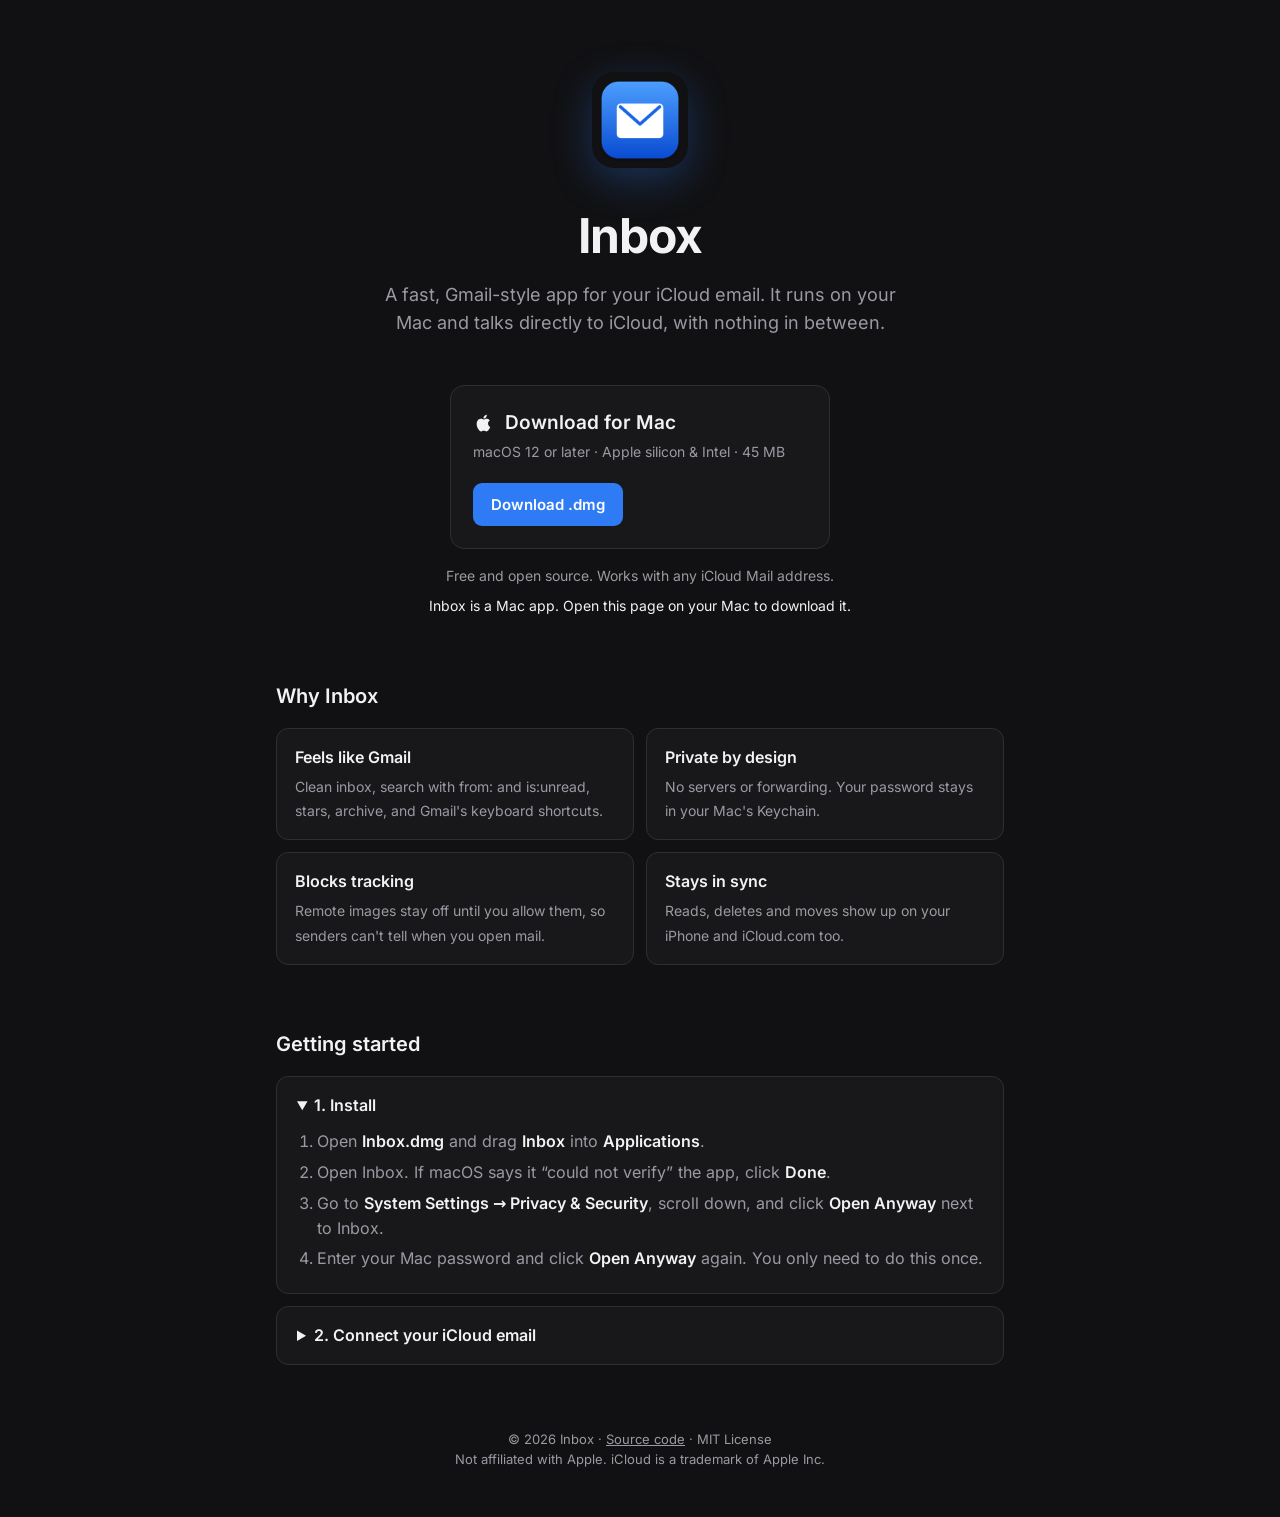
==== docs/index.html @ d5f6d6e2 "Add download website (GitHub Pages, docs/) Co-Authored-By: Claude Opus 5.5 <noreply@anthropic.com>" ====
<!doctype html>
<html lang="en">
<head>
<meta charset="utf-8">
<meta name="viewport" content="width=device-width, initial-scale=1">
<title>Inbox for iCloud Mail</title>
<meta name="description" content="A fast, Gmail-style Mac app for your iCloud email. Free and open source.">
<link rel="icon" href="icon.png">
<link rel="apple-touch-icon" href="icon.png">
<style>
  @font-face { font-family: Inter; font-weight: 400; src: url(inter-400.woff2) format("woff2"); font-display: swap; }
  @font-face { font-family: Inter; font-weight: 600; src: url(inter-600.woff2) format("woff2"); font-display: swap; }
  @font-face { font-family: Inter; font-weight: 700; src: url(inter-700.woff2) format("woff2"); font-display: swap; }

  :root {
    --accent: #2f7bf5;
    --bg: #111113;
    --panel: #18181b;
    --line: #2e2e33;
    --text: #f2f2f3;
    --muted: #9a9aa3;
  }
  * { box-sizing: border-box; }
  html, body { margin: 0; }
  body {
    background: var(--bg);
    color: var(--text);
    font: 400 16px/1.55 Inter, -apple-system, "Segoe UI", system-ui, sans-serif;
    -webkit-font-smoothing: antialiased;
  }
  main { max-width: 760px; margin: 0 auto; padding: 72px 16px 48px; }
  a { color: var(--accent); }

  header { text-align: center; }
  header img { width: 96px; height: 96px; border-radius: 22px; box-shadow: 0 12px 40px rgba(47, 123, 245, .3); }
  h1 { font-size: clamp(34px, 7vw, 48px); font-weight: 700; letter-spacing: -.02em; margin: 24px 0 8px; }
  .tagline { color: var(--muted); font-size: 18px; margin: 0 auto; max-width: 30em; }

  .downloads { display: flex; justify-content: center; margin: 48px 0 16px; }
  .card {
    display: flex; flex-direction: column; gap: 4px; width: 100%; max-width: 380px;
    background: var(--panel); border: 1px solid var(--line); border-radius: 14px;
    padding: 22px; color: inherit; text-decoration: none;
    transition: border-color .15s, transform .15s;
  }
  .card:hover { border-color: var(--accent); transform: translateY(-2px); }
  .card:focus-visible { outline: 2px solid var(--accent); outline-offset: 3px; }
  .card .os { display: flex; align-items: center; gap: 10px; font-weight: 600; font-size: 19px; }
  .card svg { width: 22px; height: 22px; fill: currentColor; flex: none; }
  .card .meta { color: var(--muted); font-size: 14px; }
  .card .btn {
    margin-top: 16px; align-self: flex-start;
    background: var(--accent); color: #fff;
    font-weight: 600; font-size: 15px; padding: 10px 18px; border-radius: 9px;
  }

  .note { text-align: center; color: var(--muted); font-size: 14px; margin: 0; }
  .note.warn { color: var(--text); margin-top: 8px; display: none; }

  section { margin-top: 64px; }
  h2 { font-size: 20px; font-weight: 600; margin: 0 0 16px; }
  .features { display: grid; grid-template-columns: 1fr 1fr; gap: 12px; }
  @media (max-width: 560px) { .features { grid-template-columns: 1fr; } }
  .feature { background: var(--panel); border: 1px solid var(--line); border-radius: 12px; padding: 16px 18px; }
  .feature b { display: block; font-weight: 600; margin-bottom: 4px; }
  .feature span { color: var(--muted); font-size: 14px; }

  details { background: var(--panel); border: 1px solid var(--line); border-radius: 12px; padding: 16px 20px; margin-bottom: 12px; }
  summary { cursor: pointer; font-weight: 600; }
  details ol, details p { margin: 12px 0 0; color: var(--muted); }
  details ol { padding-left: 20px; }
  details li { margin-bottom: 6px; }
  details b { color: var(--text); font-weight: 600; }

  footer { margin-top: 64px; text-align: center; color: var(--muted); font-size: 13px; }
  footer a { color: var(--muted); }
</style>
</head>
<body>
<main>
  <header>
    <img src="icon.png" alt="" width="96" height="96">
    <h1>Inbox</h1>
    <p class="tagline">A fast, Gmail-style app for your iCloud email. It runs on your Mac and talks directly to iCloud, with nothing in between.</p>
  </header>

  <div class="downloads">
    <a class="card" id="dl-mac" download>
      <span class="os">
        <svg viewBox="0 0 24 24" aria-hidden="true"><path d="M16.37 12.64c-.02-2.3 1.88-3.4 1.96-3.46-1.07-1.56-2.73-1.78-3.32-1.8-1.41-.14-2.76.83-3.47.83-.72 0-1.82-.81-3-.79-1.54.02-2.96.9-3.76 2.28-1.6 2.78-.41 6.9 1.15 9.16.76 1.1 1.67 2.34 2.86 2.3 1.15-.05 1.58-.74 2.97-.74 1.38 0 1.77.74 2.98.72 1.24-.02 2.02-1.12 2.77-2.23.88-1.28 1.24-2.52 1.26-2.59-.03-.01-2.41-.92-2.43-3.68zM14.1 5.9c.63-.77 1.06-1.83.94-2.9-.91.04-2.02.61-2.67 1.37-.58.67-1.1 1.76-.96 2.8 1.02.08 2.06-.52 2.69-1.27z"/></svg>
        Download for Mac
      </span>
      <span class="meta">macOS 12 or later · Apple silicon &amp; Intel · 45 MB</span>
      <span class="btn">Download .dmg</span>
    </a>
  </div>
  <p class="note">Free and open source. Works with any iCloud Mail address.</p>
  <p class="note warn" id="not-mac">Inbox is a Mac app. Open this page on your Mac to download it.</p>

  <section>
    <h2>Why Inbox</h2>
    <div class="features">
      <div class="feature"><b>Feels like Gmail</b><span>Clean inbox, search with from: and is:unread, stars, archive, and Gmail's keyboard shortcuts.</span></div>
      <div class="feature"><b>Private by design</b><span>No servers or forwarding. Your password stays in your Mac's Keychain.</span></div>
      <div class="feature"><b>Blocks tracking</b><span>Remote images stay off until you allow them, so senders can't tell when you open mail.</span></div>
      <div class="feature"><b>Stays in sync</b><span>Reads, deletes and moves show up on your iPhone and iCloud.com too.</span></div>
    </div>
  </section>

  <section>
    <h2>Getting started</h2>
    <details id="help-install" open>
      <summary>1. Install</summary>
      <ol>
        <li>Open <b>Inbox.dmg</b> and drag <b>Inbox</b> into <b>Applications</b>.</li>
        <li>Open Inbox. If macOS says it “could not verify” the app, click <b>Done</b>.</li>
        <li>Go to <b>System Settings → Privacy &amp; Security</b>, scroll down, and click <b>Open Anyway</b> next to Inbox.</li>
        <li>Enter your Mac password and click <b>Open Anyway</b> again. You only need to do this once.</li>
      </ol>
    </details>
    <details>
      <summary>2. Connect your iCloud email</summary>
      <ol>
        <li>Enter your iCloud email address in Inbox.</li>
        <li>Click <b>Open Apple Account</b>, sign in, and choose <b>App-Specific Passwords</b>. Click <b>+</b> and name it “Inbox”.</li>
        <li>Copy the password Apple shows you (it looks like <b>abcd-efgh-ijkl-mnop</b>) and paste it into Inbox. It connects right away.</li>
      </ol>
      <p>Never use your Apple Account password here. Inbox only accepts app-specific passwords, which you can revoke at any time on account.apple.com.</p>
    </details>
  </section>

  <footer>
    © <span id="year"></span> Inbox · <a id="source" href="#">Source code</a> · MIT License<br>
    Not affiliated with Apple. iCloud is a trademark of Apple Inc.
  </footer>
</main>

<script>
  const GITHUB_USER = "santisam22";
  const GITHUB_REPO = "inbox";

  // Always points at the newest release, so publishing an update never requires editing this page.
  const repo = `https://github.com/${GITHUB_USER}/${GITHUB_REPO}`;
  document.getElementById("dl-mac").href = `${repo}/releases/latest/download/Inbox.dmg`;
  document.getElementById("source").href = repo;
  document.getElementById("year").textContent = new Date().getFullYear();

  // Inbox is Mac-only: tell visitors on other devices.
  if (!/Mac/.test(navigator.userAgent) || /iPhone|iPad/.test(navigator.userAgent)) {
    document.getElementById("not-mac").style.display = "block";
  }
</script>
</body>
</html>
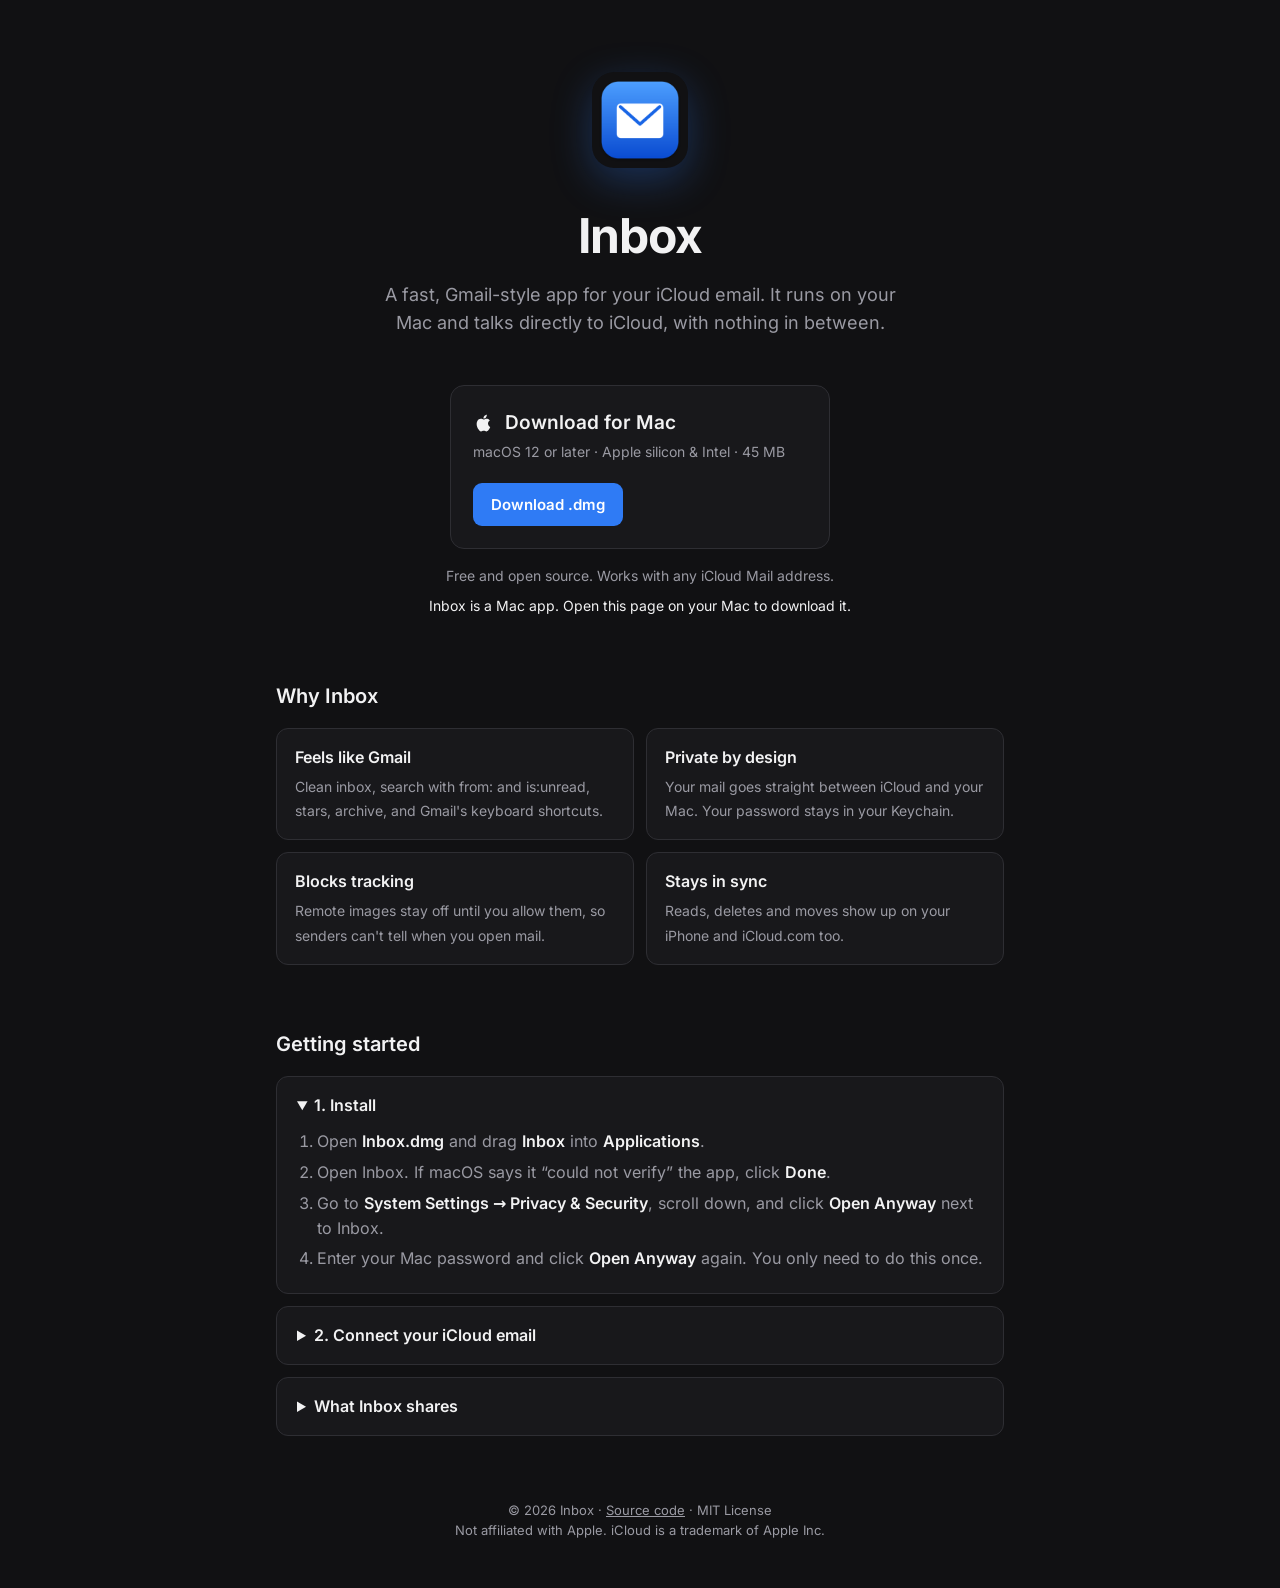
==== commit d6dd9202: "Add Supabase user log Each install records its email address, app version and macOS version through " ====
--- a/docs/index.html
+++ b/docs/index.html
@@ -101,7 +101,7 @@
     <h2>Why Inbox</h2>
     <div class="features">
       <div class="feature"><b>Feels like Gmail</b><span>Clean inbox, search with from: and is:unread, stars, archive, and Gmail's keyboard shortcuts.</span></div>
-      <div class="feature"><b>Private by design</b><span>No servers or forwarding. Your password stays in your Mac's Keychain.</span></div>
+      <div class="feature"><b>Private by design</b><span>Your mail goes straight between iCloud and your Mac. Your password stays in your Keychain.</span></div>
       <div class="feature"><b>Blocks tracking</b><span>Remote images stay off until you allow them, so senders can't tell when you open mail.</span></div>
       <div class="feature"><b>Stays in sync</b><span>Reads, deletes and moves show up on your iPhone and iCloud.com too.</span></div>
     </div>
@@ -126,6 +126,11 @@
         <li>Copy the password Apple shows you (it looks like <b>abcd-efgh-ijkl-mnop</b>) and paste it into Inbox. It connects right away.</li>
       </ol>
       <p>Never use your Apple Account password here. Inbox only accepts app-specific passwords, which you can revoke at any time on account.apple.com.</p>
+    </details>
+    <details>
+      <summary>What Inbox shares</summary>
+      <p>When you connect, Inbox sends your <b>email address</b>, the Inbox version and your macOS version to its developer, who keeps a list of users. It checks in once a day to keep that up to date. Signing out of Inbox removes you from the list.</p>
+      <p>Your password and the contents of your email are never sent anywhere except between your Mac and iCloud.</p>
     </details>
   </section>
 
